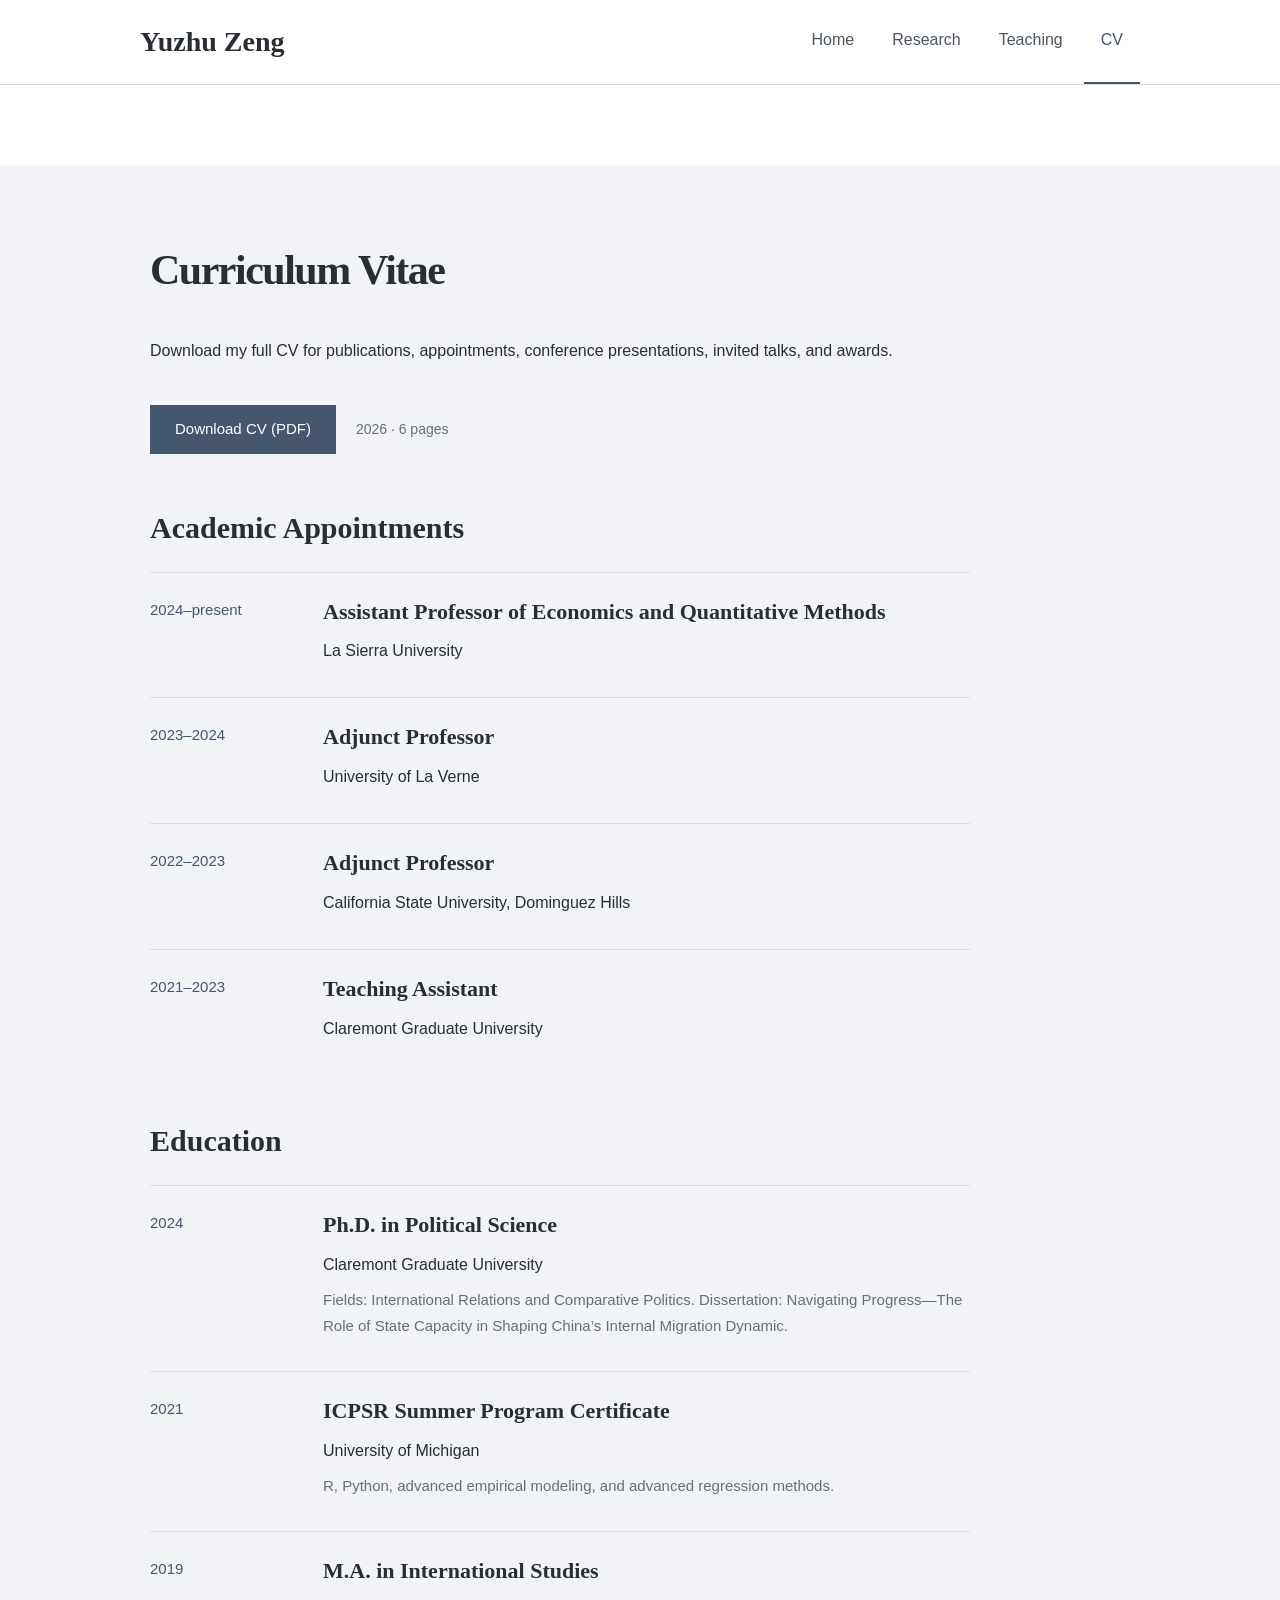
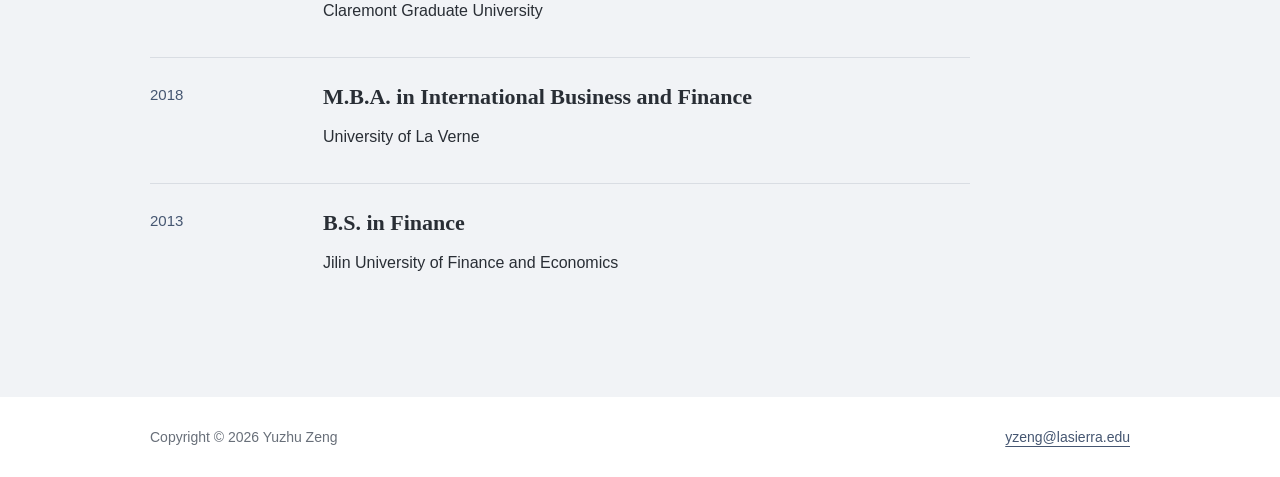
==== cv/index.html @ 8fc07f6c "Add CV download and education" ====
<!doctype html>
<html lang="en"><head><meta charset="utf-8"><meta name="viewport" content="width=device-width, initial-scale=1"><title>Yuzhu Zeng | CV</title><meta name="description" content="Download Yuzhu Zeng’s 2026 CV and view academic appointments and education."><link rel="canonical" href="https://yuzhuzeng.com/cv/"><link rel="icon" type="image/svg+xml" href="data:image/svg+xml,%3Csvg%20xmlns%3D%22http%3A%2F%2Fwww.w3.org%2F2000%2Fsvg%22%20viewBox%3D%220%200%2064%2064%22%3E%3Crect%20width%3D%2264%22%20height%3D%2264%22%20rx%3D%228%22%20fill%3D%22%23455671%22%2F%3E%3Ctext%20x%3D%2232%22%20y%3D%2244%22%20text-anchor%3D%22middle%22%20font-family%3D%22Georgia%22%20font-size%3D%2238%22%20fill%3D%22white%22%3EZ%3C%2Ftext%3E%3C%2Fsvg%3E"><link rel="stylesheet" href="../styles.css"></head><body><a class="skip" href="#content">Skip to content</a><header class="header"><div class="header-inner"><a class="brand" href="../">Yuzhu Zeng</a><nav class="nav" aria-label="Main navigation"><a href=".././">Home</a><a href="../research/">Research</a><a href="../teaching/">Teaching</a><a href="../cv/" aria-current="page">CV</a></nav></div></header><main id="content"><div class="content"><h1 class="page-title">Curriculum Vitae</h1><p class="page-intro">Download my full CV for publications, appointments, conference presentations, invited talks, and awards.</p><p class="cv-download"><a class="button primary" href="../assets/Yuzhu-Zeng-CV-2026.pdf" download>Download CV (PDF)</a><span class="download-meta">2026 · 6 pages</span></p><section class="section"><h2>Academic Appointments</h2><article class="entry cv-entry"><span class="cv-year">2024–present</span><div><h3>Assistant Professor of Economics and Quantitative Methods</h3><p>La Sierra University</p></div></article><article class="entry cv-entry"><span class="cv-year">2023–2024</span><div><h3>Adjunct Professor</h3><p>University of La Verne</p></div></article><article class="entry cv-entry"><span class="cv-year">2022–2023</span><div><h3>Adjunct Professor</h3><p>California State University, Dominguez Hills</p></div></article><article class="entry cv-entry"><span class="cv-year">2021–2023</span><div><h3>Teaching Assistant</h3><p>Claremont Graduate University</p></div></article></section><section class="section"><h2>Education</h2><article class="entry cv-entry"><span class="cv-year">2024</span><div><h3>Ph.D. in Political Science</h3><p>Claremont Graduate University</p><p class="publication-meta">Fields: International Relations and Comparative Politics. Dissertation: Navigating Progress—The Role of State Capacity in Shaping China’s Internal Migration Dynamic.</p></div></article><article class="entry cv-entry"><span class="cv-year">2021</span><div><h3>ICPSR Summer Program Certificate</h3><p>University of Michigan</p><p class="publication-meta">R, Python, advanced empirical modeling, and advanced regression methods.</p></div></article><article class="entry cv-entry"><span class="cv-year">2019</span><div><h3>M.A. in International Studies</h3><p>Claremont Graduate University</p></div></article><article class="entry cv-entry"><span class="cv-year">2018</span><div><h3>M.B.A. in International Business and Finance</h3><p>University of La Verne</p></div></article><article class="entry cv-entry"><span class="cv-year">2013</span><div><h3>B.S. in Finance</h3><p>Jilin University of Finance and Economics</p></div></article></section></div></main><footer class="footer"><span>Copyright © 2026 Yuzhu Zeng</span><a href="mailto:yzeng@lasierra.edu">yzeng@lasierra.edu</a></footer></body></html>
---- styles.css ----
:root{color-scheme:light;--ink:#292e35;--muted:#686f79;--accent:#455671;--surface:#f1f3f6;--line:#d9dde3}*{box-sizing:border-box}html{scroll-behavior:smooth}body{margin:0;color:var(--ink);font-family:Arial,Helvetica,sans-serif;font-size:16px;line-height:1.75}a{color:var(--accent);text-underline-offset:4px}a:hover{color:#1b2a43}a:focus-visible,summary:focus-visible{outline:3px solid #687fa3;outline-offset:5px}.skip{position:absolute;left:16px;top:-100px;background:white;padding:10px;z-index:2}.skip:focus{top:10px}.header{border-bottom:1px solid var(--line)}.header-inner{max-width:1000px;margin:auto;display:flex;align-items:center;justify-content:space-between;gap:24px;min-height:84px}.brand{font:bold 28px Georgia,serif;color:var(--ink);text-decoration:none}.nav{display:flex;align-self:stretch;gap:4px}.nav a{padding:26px 17px 22px;text-decoration:none;border-bottom:2px solid transparent;color:#4d5561}.nav a[aria-current=page]{border-color:var(--accent);color:var(--accent)}main{margin-top:80px;background:var(--surface);min-height:calc(100vh - 258px)}.content{max-width:1000px;margin:auto;padding:80px 10px 88px}.home-grid{display:grid;grid-template-columns:minmax(0,600px) 300px;gap:64px;align-items:start}h1,h2,h3{font-family:Georgia,'Times New Roman',serif;line-height:1.2;color:var(--ink)}h1{font-size:56px;margin:9px 0 12px;font-weight:700;letter-spacing:-1.5px}h2{font-size:30px;margin:0 0 26px}h3{font-size:21px;margin:0 0 10px}p{margin:0 0 24px}.affiliation{color:var(--muted);margin-bottom:28px}.placeholder{color:var(--muted)}.portrait{height:340px;display:flex;align-items:center;justify-content:center;background:#e4e8ee;border:1px solid #d2d8e1;color:#657080;font-family:Georgia,serif;font-size:22px}.actions{display:flex;gap:16px;flex-wrap:wrap;margin-top:32px}.button{display:inline-block;padding:10px 24px;text-decoration:none;border:1px solid var(--accent);font-size:15px}.button.primary{background:var(--accent);color:white}.button:hover{background:#dfe5ee}.button.primary:hover{background:#33435c}.page-title{font-size:42px;margin:0 0 42px}.section{margin-bottom:48px;max-width:820px}.section:last-child{margin-bottom:0}.entry{padding:24px 0;border-top:1px solid var(--line)}.entry p{margin:8px 0}.entry summary{cursor:pointer;font-weight:600;color:var(--accent)}.entry details p{padding:12px 0 0;font-weight:normal;color:var(--muted)}.footer{max-width:1000px;margin:0 auto;padding:28px 10px;font-size:14px;color:var(--muted)}@media(max-width:1100px){.header-inner{margin:0 32px}.content,.footer{margin:0 32px}.home-grid{grid-template-columns:minmax(0,1fr) 28%;gap:40px}.portrait{height:auto;aspect-ratio:15/17}}@media(max-width:650px){.header-inner{margin:0 22px;display:block;padding-top:20px}.brand{font-size:25px}.nav{margin-top:10px}.nav a{padding:12px 13px}.nav a:first-child{padding-left:0}main{margin-top:30px}.content{margin:0;padding:40px 24px 52px}.home-grid{grid-template-columns:1fr;gap:32px}h1{font-size:43px}.page-title{font-size:36px}.portrait{max-width:300px;width:100%;grid-row:2}.footer{margin:0;padding:24px}.actions{gap:12px}h2{font-size:27px}}@media(prefers-reduced-motion:reduce){html{scroll-behavior:auto}}
.profile-aside{border-top:3px solid var(--accent);padding-top:26px;margin-top:13px}.profile-aside h2{font-size:23px;margin:0 0 20px}.profile-aside address{font-style:normal;font-size:15px;line-height:1.9;overflow-wrap:anywhere}.interest-list{list-style:none;padding:0;margin:0 0 42px}.interest-list li{padding:10px 0;border-bottom:1px solid var(--line);line-height:1.5}.profile-aside .portrait{width:100%;object-fit:cover;margin-bottom:30px}.section-nav{display:flex;flex-wrap:wrap;gap:12px 24px;border-bottom:1px solid var(--line);padding-bottom:24px;margin-bottom:48px}.section{scroll-margin-top:28px}.publication h3{line-height:1.4;font-size:22px}.publication-meta,.section-meta,.download-meta,.course-level{color:var(--muted)}.publication-meta{font-size:15px}.paper-link{font-size:14px}.page-intro{max-width:760px;margin-bottom:40px}.teaching-section h2{margin-bottom:10px}.section-meta{margin-bottom:24px}.course{display:grid;grid-template-columns:155px 1fr;gap:30px}.course .course-code{margin:0;font-weight:bold;font-size:15px;color:var(--accent)}.course-level{font-size:14px;display:block;line-height:1.5;margin-top:6px}.course h3{font-size:22px;line-height:1.35}.course p{margin:8px 0 0}.cv-entry{display:grid;grid-template-columns:145px 1fr;gap:28px}.cv-year{color:var(--accent);font-size:15px}.cv-entry h3{font-size:22px;line-height:1.4}.cv-download{display:flex;gap:20px;align-items:center;flex-wrap:wrap;margin-bottom:56px}.download-meta{font-size:14px}.footer{display:flex;justify-content:space-between;gap:16px;flex-wrap:wrap}.affiliation a{text-decoration:none}.home-grid{grid-template-columns:minmax(0,600px) minmax(0,280px)}@media(max-width:1100px){.home-grid{grid-template-columns:minmax(0,1fr) minmax(0,260px);gap:40px}}@media(max-width:760px){.home-grid{grid-template-columns:1fr}.profile-aside{max-width:100%;margin-top:8px}.profile-aside .portrait{max-width:300px}.course,.cv-entry{grid-template-columns:1fr;gap:10px}.section-nav{gap:10px 20px}.course-level{display:inline;margin-left:12px}.course .course-code{display:inline}.cv-entry h3,.course h3,.publication h3{font-size:21px}.page-title{margin-bottom:28px}}
.profile-aside:has(.portrait){border-top:0;padding-top:0;margin-top:9px}.profile-aside .portrait{height:auto;aspect-ratio:3/4;object-fit:cover;border:0;}
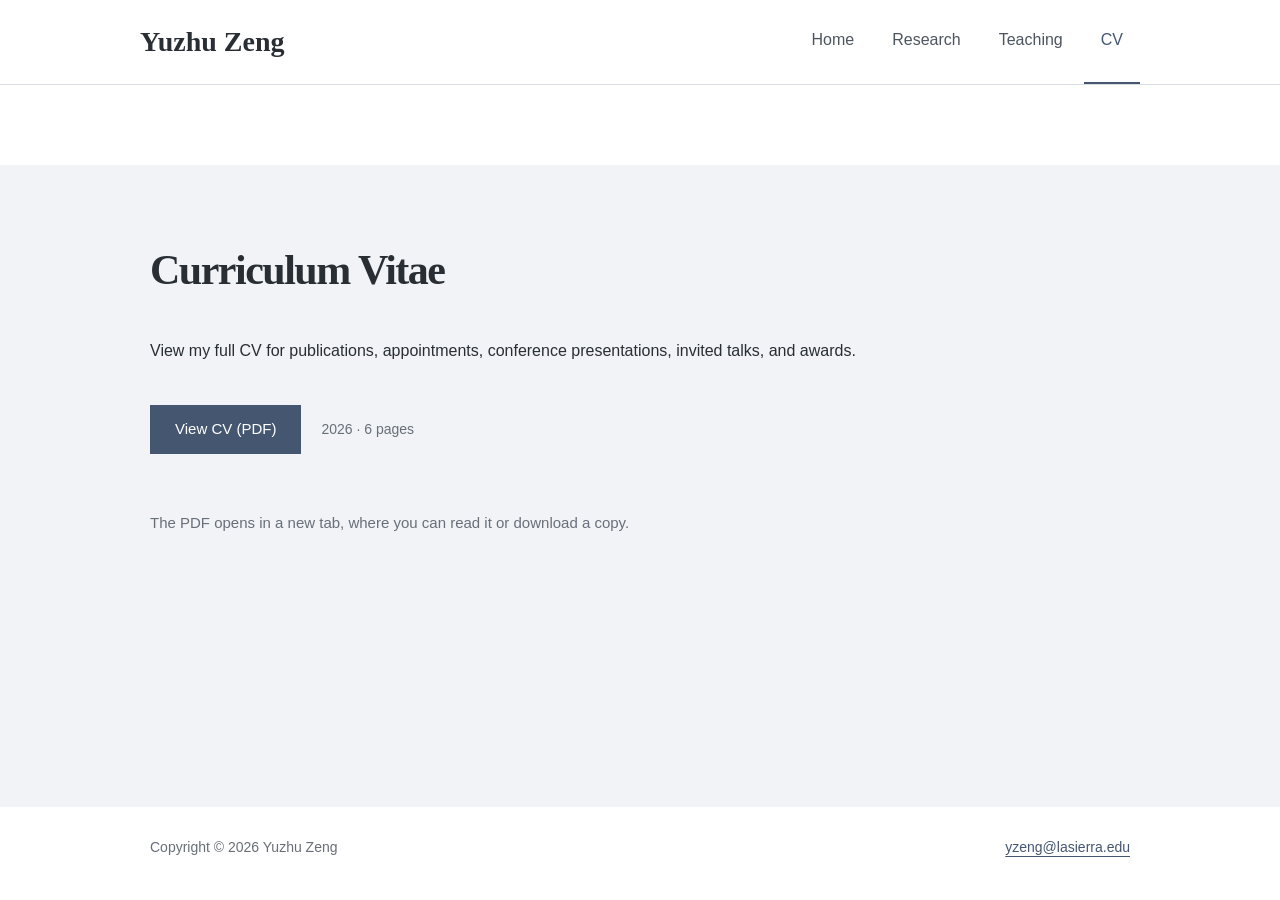
==== commit ef1667eb: "Simplify CV page and open PDF preview in new tab" ====
--- a/cv/index.html
+++ b/cv/index.html
@@ -1,2 +1,2 @@
 <!doctype html>
-<html lang="en"><head><meta charset="utf-8"><meta name="viewport" content="width=device-width, initial-scale=1"><title>Yuzhu Zeng | CV</title><meta name="description" content="Download Yuzhu Zeng’s 2026 CV and view academic appointments and education."><link rel="canonical" href="https://yuzhuzeng.com/cv/"><link rel="icon" type="image/svg+xml" href="data:image/svg+xml,%3Csvg%20xmlns%3D%22http%3A%2F%2Fwww.w3.org%2F2000%2Fsvg%22%20viewBox%3D%220%200%2064%2064%22%3E%3Crect%20width%3D%2264%22%20height%3D%2264%22%20rx%3D%228%22%20fill%3D%22%23455671%22%2F%3E%3Ctext%20x%3D%2232%22%20y%3D%2244%22%20text-anchor%3D%22middle%22%20font-family%3D%22Georgia%22%20font-size%3D%2238%22%20fill%3D%22white%22%3EZ%3C%2Ftext%3E%3C%2Fsvg%3E"><link rel="stylesheet" href="../styles.css"></head><body><a class="skip" href="#content">Skip to content</a><header class="header"><div class="header-inner"><a class="brand" href="../">Yuzhu Zeng</a><nav class="nav" aria-label="Main navigation"><a href=".././">Home</a><a href="../research/">Research</a><a href="../teaching/">Teaching</a><a href="../cv/" aria-current="page">CV</a></nav></div></header><main id="content"><div class="content"><h1 class="page-title">Curriculum Vitae</h1><p class="page-intro">Download my full CV for publications, appointments, conference presentations, invited talks, and awards.</p><p class="cv-download"><a class="button primary" href="../assets/Yuzhu-Zeng-CV-2026.pdf" download>Download CV (PDF)</a><span class="download-meta">2026 · 6 pages</span></p><section class="section"><h2>Academic Appointments</h2><article class="entry cv-entry"><span class="cv-year">2024–present</span><div><h3>Assistant Professor of Economics and Quantitative Methods</h3><p>La Sierra University</p></div></article><article class="entry cv-entry"><span class="cv-year">2023–2024</span><div><h3>Adjunct Professor</h3><p>University of La Verne</p></div></article><article class="entry cv-entry"><span class="cv-year">2022–2023</span><div><h3>Adjunct Professor</h3><p>California State University, Dominguez Hills</p></div></article><article class="entry cv-entry"><span class="cv-year">2021–2023</span><div><h3>Teaching Assistant</h3><p>Claremont Graduate University</p></div></article></section><section class="section"><h2>Education</h2><article class="entry cv-entry"><span class="cv-year">2024</span><div><h3>Ph.D. in Political Science</h3><p>Claremont Graduate University</p><p class="publication-meta">Fields: International Relations and Comparative Politics. Dissertation: Navigating Progress—The Role of State Capacity in Shaping China’s Internal Migration Dynamic.</p></div></article><article class="entry cv-entry"><span class="cv-year">2021</span><div><h3>ICPSR Summer Program Certificate</h3><p>University of Michigan</p><p class="publication-meta">R, Python, advanced empirical modeling, and advanced regression methods.</p></div></article><article class="entry cv-entry"><span class="cv-year">2019</span><div><h3>M.A. in International Studies</h3><p>Claremont Graduate University</p></div></article><article class="entry cv-entry"><span class="cv-year">2018</span><div><h3>M.B.A. in International Business and Finance</h3><p>University of La Verne</p></div></article><article class="entry cv-entry"><span class="cv-year">2013</span><div><h3>B.S. in Finance</h3><p>Jilin University of Finance and Economics</p></div></article></section></div></main><footer class="footer"><span>Copyright © 2026 Yuzhu Zeng</span><a href="mailto:yzeng@lasierra.edu">yzeng@lasierra.edu</a></footer></body></html>
+<html lang="en"><head><meta charset="utf-8"><meta name="viewport" content="width=device-width, initial-scale=1"><title>Yuzhu Zeng | CV</title><meta name="description" content="View Yuzhu Zeng’s 2026 CV in a new tab and download a copy."><link rel="canonical" href="https://yuzhuzeng.com/cv/"><link rel="icon" type="image/svg+xml" href="data:image/svg+xml,%3Csvg%20xmlns%3D%22http%3A%2F%2Fwww.w3.org%2F2000%2Fsvg%22%20viewBox%3D%220%200%2064%2064%22%3E%3Crect%20width%3D%2264%22%20height%3D%2264%22%20rx%3D%228%22%20fill%3D%22%23455671%22%2F%3E%3Ctext%20x%3D%2232%22%20y%3D%2244%22%20text-anchor%3D%22middle%22%20font-family%3D%22Georgia%22%20font-size%3D%2238%22%20fill%3D%22white%22%3EZ%3C%2Ftext%3E%3C%2Fsvg%3E"><link rel="stylesheet" href="../styles.css"></head><body><a class="skip" href="#content">Skip to content</a><header class="header"><div class="header-inner"><a class="brand" href="../">Yuzhu Zeng</a><nav class="nav" aria-label="Main navigation"><a href=".././">Home</a><a href="../research/">Research</a><a href="../teaching/">Teaching</a><a href="../cv/" aria-current="page">CV</a></nav></div></header><main id="content"><div class="content"><h1 class="page-title">Curriculum Vitae</h1><p class="page-intro">View my full CV for publications, appointments, conference presentations, invited talks, and awards.</p><p class="cv-download"><a class="button primary" href="../assets/Yuzhu-Zeng-CV-2026.pdf" target="_blank" rel="noopener noreferrer" aria-label="View CV PDF (opens in a new tab)">View CV (PDF)</a><span class="download-meta">2026 · 6 pages</span></p><p class="publication-meta">The PDF opens in a new tab, where you can read it or download a copy.</p></div></main><footer class="footer"><span>Copyright © 2026 Yuzhu Zeng</span><a href="mailto:yzeng@lasierra.edu">yzeng@lasierra.edu</a></footer></body></html>
--- a/styles.css
+++ b/styles.css
@@ -1,3 +1,5 @@
 :root{color-scheme:light;--ink:#292e35;--muted:#686f79;--accent:#455671;--surface:#f1f3f6;--line:#d9dde3}*{box-sizing:border-box}html{scroll-behavior:smooth}body{margin:0;color:var(--ink);font-family:Arial,Helvetica,sans-serif;font-size:16px;line-height:1.75}a{color:var(--accent);text-underline-offset:4px}a:hover{color:#1b2a43}a:focus-visible,summary:focus-visible{outline:3px solid #687fa3;outline-offset:5px}.skip{position:absolute;left:16px;top:-100px;background:white;padding:10px;z-index:2}.skip:focus{top:10px}.header{border-bottom:1px solid var(--line)}.header-inner{max-width:1000px;margin:auto;display:flex;align-items:center;justify-content:space-between;gap:24px;min-height:84px}.brand{font:bold 28px Georgia,serif;color:var(--ink);text-decoration:none}.nav{display:flex;align-self:stretch;gap:4px}.nav a{padding:26px 17px 22px;text-decoration:none;border-bottom:2px solid transparent;color:#4d5561}.nav a[aria-current=page]{border-color:var(--accent);color:var(--accent)}main{margin-top:80px;background:var(--surface);min-height:calc(100vh - 258px)}.content{max-width:1000px;margin:auto;padding:80px 10px 88px}.home-grid{display:grid;grid-template-columns:minmax(0,600px) 300px;gap:64px;align-items:start}h1,h2,h3{font-family:Georgia,'Times New Roman',serif;line-height:1.2;color:var(--ink)}h1{font-size:56px;margin:9px 0 12px;font-weight:700;letter-spacing:-1.5px}h2{font-size:30px;margin:0 0 26px}h3{font-size:21px;margin:0 0 10px}p{margin:0 0 24px}.affiliation{color:var(--muted);margin-bottom:28px}.placeholder{color:var(--muted)}.portrait{height:340px;display:flex;align-items:center;justify-content:center;background:#e4e8ee;border:1px solid #d2d8e1;color:#657080;font-family:Georgia,serif;font-size:22px}.actions{display:flex;gap:16px;flex-wrap:wrap;margin-top:32px}.button{display:inline-block;padding:10px 24px;text-decoration:none;border:1px solid var(--accent);font-size:15px}.button.primary{background:var(--accent);color:white}.button:hover{background:#dfe5ee}.button.primary:hover{background:#33435c}.page-title{font-size:42px;margin:0 0 42px}.section{margin-bottom:48px;max-width:820px}.section:last-child{margin-bottom:0}.entry{padding:24px 0;border-top:1px solid var(--line)}.entry p{margin:8px 0}.entry summary{cursor:pointer;font-weight:600;color:var(--accent)}.entry details p{padding:12px 0 0;font-weight:normal;color:var(--muted)}.footer{max-width:1000px;margin:0 auto;padding:28px 10px;font-size:14px;color:var(--muted)}@media(max-width:1100px){.header-inner{margin:0 32px}.content,.footer{margin:0 32px}.home-grid{grid-template-columns:minmax(0,1fr) 28%;gap:40px}.portrait{height:auto;aspect-ratio:15/17}}@media(max-width:650px){.header-inner{margin:0 22px;display:block;padding-top:20px}.brand{font-size:25px}.nav{margin-top:10px}.nav a{padding:12px 13px}.nav a:first-child{padding-left:0}main{margin-top:30px}.content{margin:0;padding:40px 24px 52px}.home-grid{grid-template-columns:1fr;gap:32px}h1{font-size:43px}.page-title{font-size:36px}.portrait{max-width:300px;width:100%;grid-row:2}.footer{margin:0;padding:24px}.actions{gap:12px}h2{font-size:27px}}@media(prefers-reduced-motion:reduce){html{scroll-behavior:auto}}
 .profile-aside{border-top:3px solid var(--accent);padding-top:26px;margin-top:13px}.profile-aside h2{font-size:23px;margin:0 0 20px}.profile-aside address{font-style:normal;font-size:15px;line-height:1.9;overflow-wrap:anywhere}.interest-list{list-style:none;padding:0;margin:0 0 42px}.interest-list li{padding:10px 0;border-bottom:1px solid var(--line);line-height:1.5}.profile-aside .portrait{width:100%;object-fit:cover;margin-bottom:30px}.section-nav{display:flex;flex-wrap:wrap;gap:12px 24px;border-bottom:1px solid var(--line);padding-bottom:24px;margin-bottom:48px}.section{scroll-margin-top:28px}.publication h3{line-height:1.4;font-size:22px}.publication-meta,.section-meta,.download-meta,.course-level{color:var(--muted)}.publication-meta{font-size:15px}.paper-link{font-size:14px}.page-intro{max-width:760px;margin-bottom:40px}.teaching-section h2{margin-bottom:10px}.section-meta{margin-bottom:24px}.course{display:grid;grid-template-columns:155px 1fr;gap:30px}.course .course-code{margin:0;font-weight:bold;font-size:15px;color:var(--accent)}.course-level{font-size:14px;display:block;line-height:1.5;margin-top:6px}.course h3{font-size:22px;line-height:1.35}.course p{margin:8px 0 0}.cv-entry{display:grid;grid-template-columns:145px 1fr;gap:28px}.cv-year{color:var(--accent);font-size:15px}.cv-entry h3{font-size:22px;line-height:1.4}.cv-download{display:flex;gap:20px;align-items:center;flex-wrap:wrap;margin-bottom:56px}.download-meta{font-size:14px}.footer{display:flex;justify-content:space-between;gap:16px;flex-wrap:wrap}.affiliation a{text-decoration:none}.home-grid{grid-template-columns:minmax(0,600px) minmax(0,280px)}@media(max-width:1100px){.home-grid{grid-template-columns:minmax(0,1fr) minmax(0,260px);gap:40px}}@media(max-width:760px){.home-grid{grid-template-columns:1fr}.profile-aside{max-width:100%;margin-top:8px}.profile-aside .portrait{max-width:300px}.course,.cv-entry{grid-template-columns:1fr;gap:10px}.section-nav{gap:10px 20px}.course-level{display:inline;margin-left:12px}.course .course-code{display:inline}.cv-entry h3,.course h3,.publication h3{font-size:21px}.page-title{margin-bottom:28px}}
 .profile-aside:has(.portrait){border-top:0;padding-top:0;margin-top:9px}.profile-aside .portrait{height:auto;aspect-ratio:3/4;object-fit:cover;border:0;}
+
+[hidden]{display:none!important}.section-nav[role=tablist]{gap:8px;padding-bottom:16px;margin-bottom:36px}.section-nav [role=tab]{padding:10px 16px;text-decoration:none;border:1px solid var(--line);border-radius:3px;font-size:15px;line-height:1.5}.section-nav [role=tab]:hover{background:#e1e6ed}.section-nav [aria-selected=true]{background:var(--accent);border-color:var(--accent);color:white}.section-nav [aria-selected=true]:hover{background:#33435c}[role=tabpanel]:focus-visible{outline:3px solid #687fa3;outline-offset:6px}@media(max-width:650px){.section-nav[role=tablist]{display:grid;grid-template-columns:1fr 1fr}.section-nav [role=tab]{text-align:center;padding:10px 8px}}
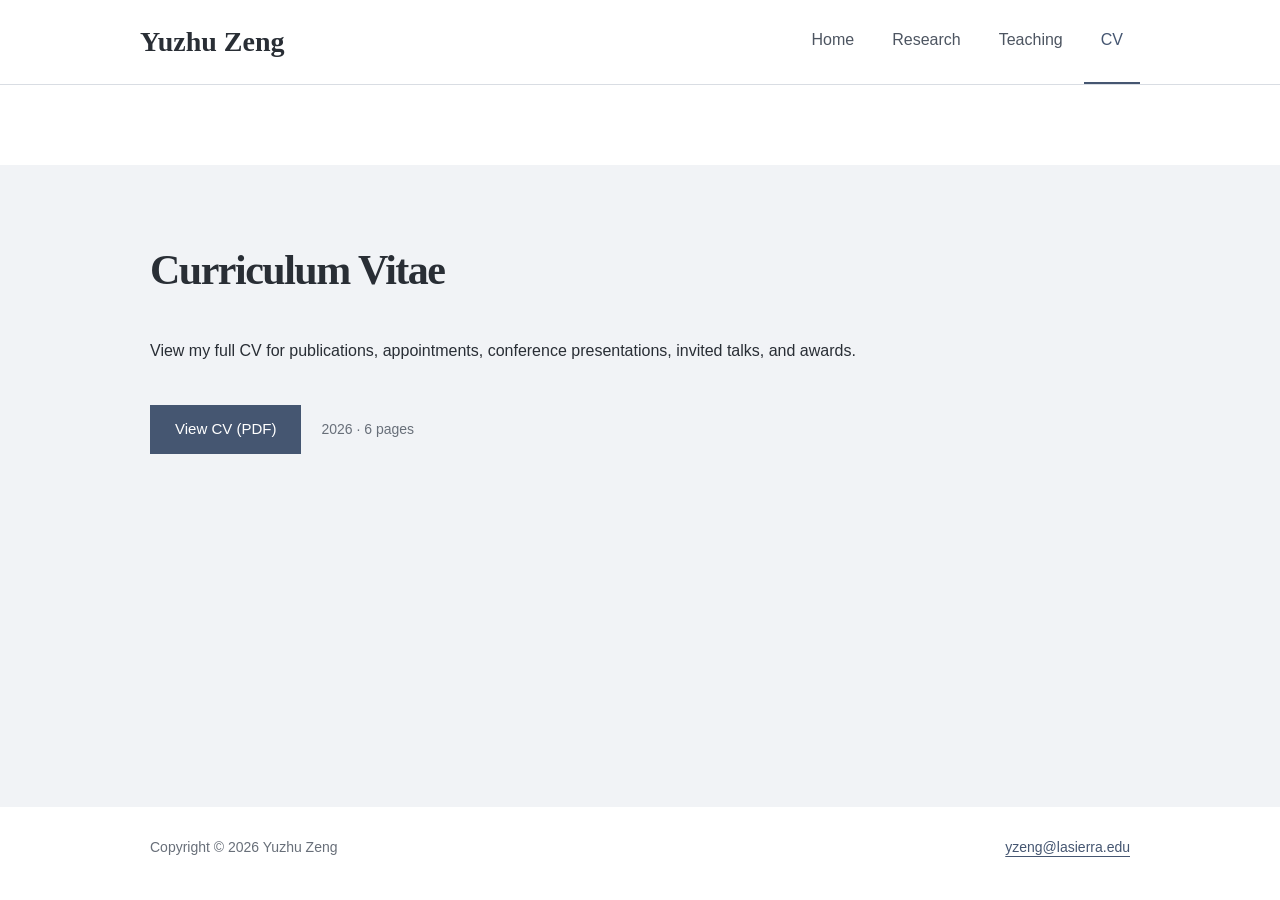
==== commit 52993cb6: "Remove CV preview explanation" ====
--- a/cv/index.html
+++ b/cv/index.html
@@ -1,2 +1,2 @@
 <!doctype html>
-<html lang="en"><head><meta charset="utf-8"><meta name="viewport" content="width=device-width, initial-scale=1"><title>Yuzhu Zeng | CV</title><meta name="description" content="View Yuzhu Zeng’s 2026 CV in a new tab and download a copy."><link rel="canonical" href="https://yuzhuzeng.com/cv/"><link rel="icon" type="image/svg+xml" href="data:image/svg+xml,%3Csvg%20xmlns%3D%22http%3A%2F%2Fwww.w3.org%2F2000%2Fsvg%22%20viewBox%3D%220%200%2064%2064%22%3E%3Crect%20width%3D%2264%22%20height%3D%2264%22%20rx%3D%228%22%20fill%3D%22%23455671%22%2F%3E%3Ctext%20x%3D%2232%22%20y%3D%2244%22%20text-anchor%3D%22middle%22%20font-family%3D%22Georgia%22%20font-size%3D%2238%22%20fill%3D%22white%22%3EZ%3C%2Ftext%3E%3C%2Fsvg%3E"><link rel="stylesheet" href="../styles.css"></head><body><a class="skip" href="#content">Skip to content</a><header class="header"><div class="header-inner"><a class="brand" href="../">Yuzhu Zeng</a><nav class="nav" aria-label="Main navigation"><a href=".././">Home</a><a href="../research/">Research</a><a href="../teaching/">Teaching</a><a href="../cv/" aria-current="page">CV</a></nav></div></header><main id="content"><div class="content"><h1 class="page-title">Curriculum Vitae</h1><p class="page-intro">View my full CV for publications, appointments, conference presentations, invited talks, and awards.</p><p class="cv-download"><a class="button primary" href="../assets/Yuzhu-Zeng-CV-2026.pdf" target="_blank" rel="noopener noreferrer" aria-label="View CV PDF (opens in a new tab)">View CV (PDF)</a><span class="download-meta">2026 · 6 pages</span></p><p class="publication-meta">The PDF opens in a new tab, where you can read it or download a copy.</p></div></main><footer class="footer"><span>Copyright © 2026 Yuzhu Zeng</span><a href="mailto:yzeng@lasierra.edu">yzeng@lasierra.edu</a></footer></body></html>
+<html lang="en"><head><meta charset="utf-8"><meta name="viewport" content="width=device-width, initial-scale=1"><title>Yuzhu Zeng | CV</title><meta name="description" content="View Yuzhu Zeng’s 2026 CV in a new tab and download a copy."><link rel="canonical" href="https://yuzhuzeng.com/cv/"><link rel="icon" type="image/svg+xml" href="data:image/svg+xml,%3Csvg%20xmlns%3D%22http%3A%2F%2Fwww.w3.org%2F2000%2Fsvg%22%20viewBox%3D%220%200%2064%2064%22%3E%3Crect%20width%3D%2264%22%20height%3D%2264%22%20rx%3D%228%22%20fill%3D%22%23455671%22%2F%3E%3Ctext%20x%3D%2232%22%20y%3D%2244%22%20text-anchor%3D%22middle%22%20font-family%3D%22Georgia%22%20font-size%3D%2238%22%20fill%3D%22white%22%3EZ%3C%2Ftext%3E%3C%2Fsvg%3E"><link rel="stylesheet" href="../styles.css"></head><body><a class="skip" href="#content">Skip to content</a><header class="header"><div class="header-inner"><a class="brand" href="../">Yuzhu Zeng</a><nav class="nav" aria-label="Main navigation"><a href=".././">Home</a><a href="../research/">Research</a><a href="../teaching/">Teaching</a><a href="../cv/" aria-current="page">CV</a></nav></div></header><main id="content"><div class="content"><h1 class="page-title">Curriculum Vitae</h1><p class="page-intro">View my full CV for publications, appointments, conference presentations, invited talks, and awards.</p><p class="cv-download"><a class="button primary" href="../assets/Yuzhu-Zeng-CV-2026.pdf" target="_blank" rel="noopener noreferrer" aria-label="View CV PDF (opens in a new tab)">View CV (PDF)</a><span class="download-meta">2026 · 6 pages</span></p></div></main><footer class="footer"><span>Copyright © 2026 Yuzhu Zeng</span><a href="mailto:yzeng@lasierra.edu">yzeng@lasierra.edu</a></footer></body></html>
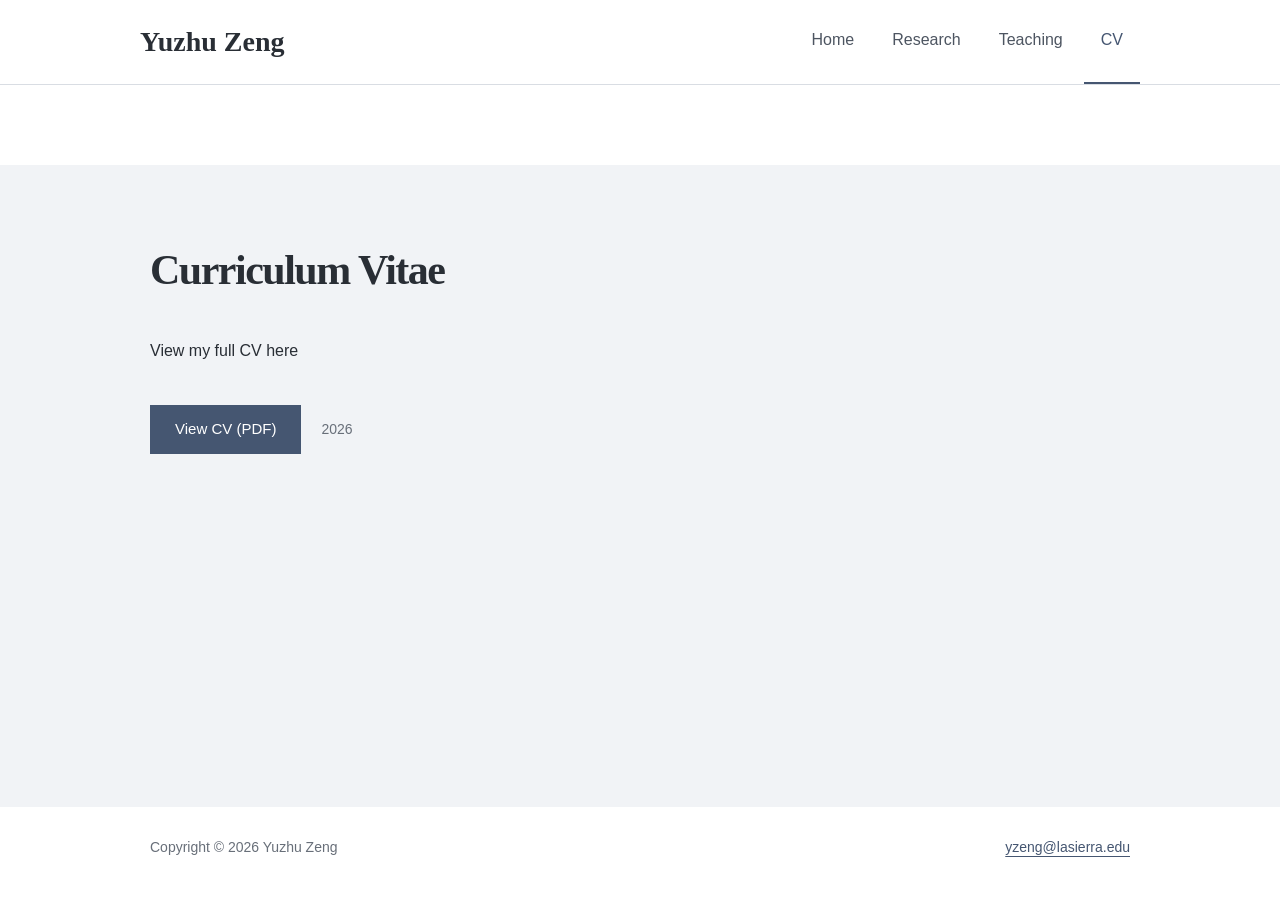
==== commit 57c7cb3a: "Shorten CV introduction and remove page count" ====
--- a/cv/index.html
+++ b/cv/index.html
@@ -1,2 +1,2 @@
 <!doctype html>
-<html lang="en"><head><meta charset="utf-8"><meta name="viewport" content="width=device-width, initial-scale=1"><title>Yuzhu Zeng | CV</title><meta name="description" content="View Yuzhu Zeng’s 2026 CV in a new tab and download a copy."><link rel="canonical" href="https://yuzhuzeng.com/cv/"><link rel="icon" type="image/svg+xml" href="data:image/svg+xml,%3Csvg%20xmlns%3D%22http%3A%2F%2Fwww.w3.org%2F2000%2Fsvg%22%20viewBox%3D%220%200%2064%2064%22%3E%3Crect%20width%3D%2264%22%20height%3D%2264%22%20rx%3D%228%22%20fill%3D%22%23455671%22%2F%3E%3Ctext%20x%3D%2232%22%20y%3D%2244%22%20text-anchor%3D%22middle%22%20font-family%3D%22Georgia%22%20font-size%3D%2238%22%20fill%3D%22white%22%3EZ%3C%2Ftext%3E%3C%2Fsvg%3E"><link rel="stylesheet" href="../styles.css"></head><body><a class="skip" href="#content">Skip to content</a><header class="header"><div class="header-inner"><a class="brand" href="../">Yuzhu Zeng</a><nav class="nav" aria-label="Main navigation"><a href=".././">Home</a><a href="../research/">Research</a><a href="../teaching/">Teaching</a><a href="../cv/" aria-current="page">CV</a></nav></div></header><main id="content"><div class="content"><h1 class="page-title">Curriculum Vitae</h1><p class="page-intro">View my full CV for publications, appointments, conference presentations, invited talks, and awards.</p><p class="cv-download"><a class="button primary" href="../assets/Yuzhu-Zeng-CV-2026.pdf" target="_blank" rel="noopener noreferrer" aria-label="View CV PDF (opens in a new tab)">View CV (PDF)</a><span class="download-meta">2026 · 6 pages</span></p></div></main><footer class="footer"><span>Copyright © 2026 Yuzhu Zeng</span><a href="mailto:yzeng@lasierra.edu">yzeng@lasierra.edu</a></footer></body></html>
+<html lang="en"><head><meta charset="utf-8"><meta name="viewport" content="width=device-width, initial-scale=1"><title>Yuzhu Zeng | CV</title><meta name="description" content="View Yuzhu Zeng’s 2026 CV in a new tab and download a copy."><link rel="canonical" href="https://yuzhuzeng.com/cv/"><link rel="icon" type="image/svg+xml" href="data:image/svg+xml,%3Csvg%20xmlns%3D%22http%3A%2F%2Fwww.w3.org%2F2000%2Fsvg%22%20viewBox%3D%220%200%2064%2064%22%3E%3Crect%20width%3D%2264%22%20height%3D%2264%22%20rx%3D%228%22%20fill%3D%22%23455671%22%2F%3E%3Ctext%20x%3D%2232%22%20y%3D%2244%22%20text-anchor%3D%22middle%22%20font-family%3D%22Georgia%22%20font-size%3D%2238%22%20fill%3D%22white%22%3EZ%3C%2Ftext%3E%3C%2Fsvg%3E"><link rel="stylesheet" href="../styles.css"></head><body><a class="skip" href="#content">Skip to content</a><header class="header"><div class="header-inner"><a class="brand" href="../">Yuzhu Zeng</a><nav class="nav" aria-label="Main navigation"><a href=".././">Home</a><a href="../research/">Research</a><a href="../teaching/">Teaching</a><a href="../cv/" aria-current="page">CV</a></nav></div></header><main id="content"><div class="content"><h1 class="page-title">Curriculum Vitae</h1><p class="page-intro">View my full CV here</p><p class="cv-download"><a class="button primary" href="../assets/Yuzhu-Zeng-CV-2026.pdf" target="_blank" rel="noopener noreferrer" aria-label="View CV PDF (opens in a new tab)">View CV (PDF)</a><span class="download-meta">2026</span></p></div></main><footer class="footer"><span>Copyright © 2026 Yuzhu Zeng</span><a href="mailto:yzeng@lasierra.edu">yzeng@lasierra.edu</a></footer></body></html>
